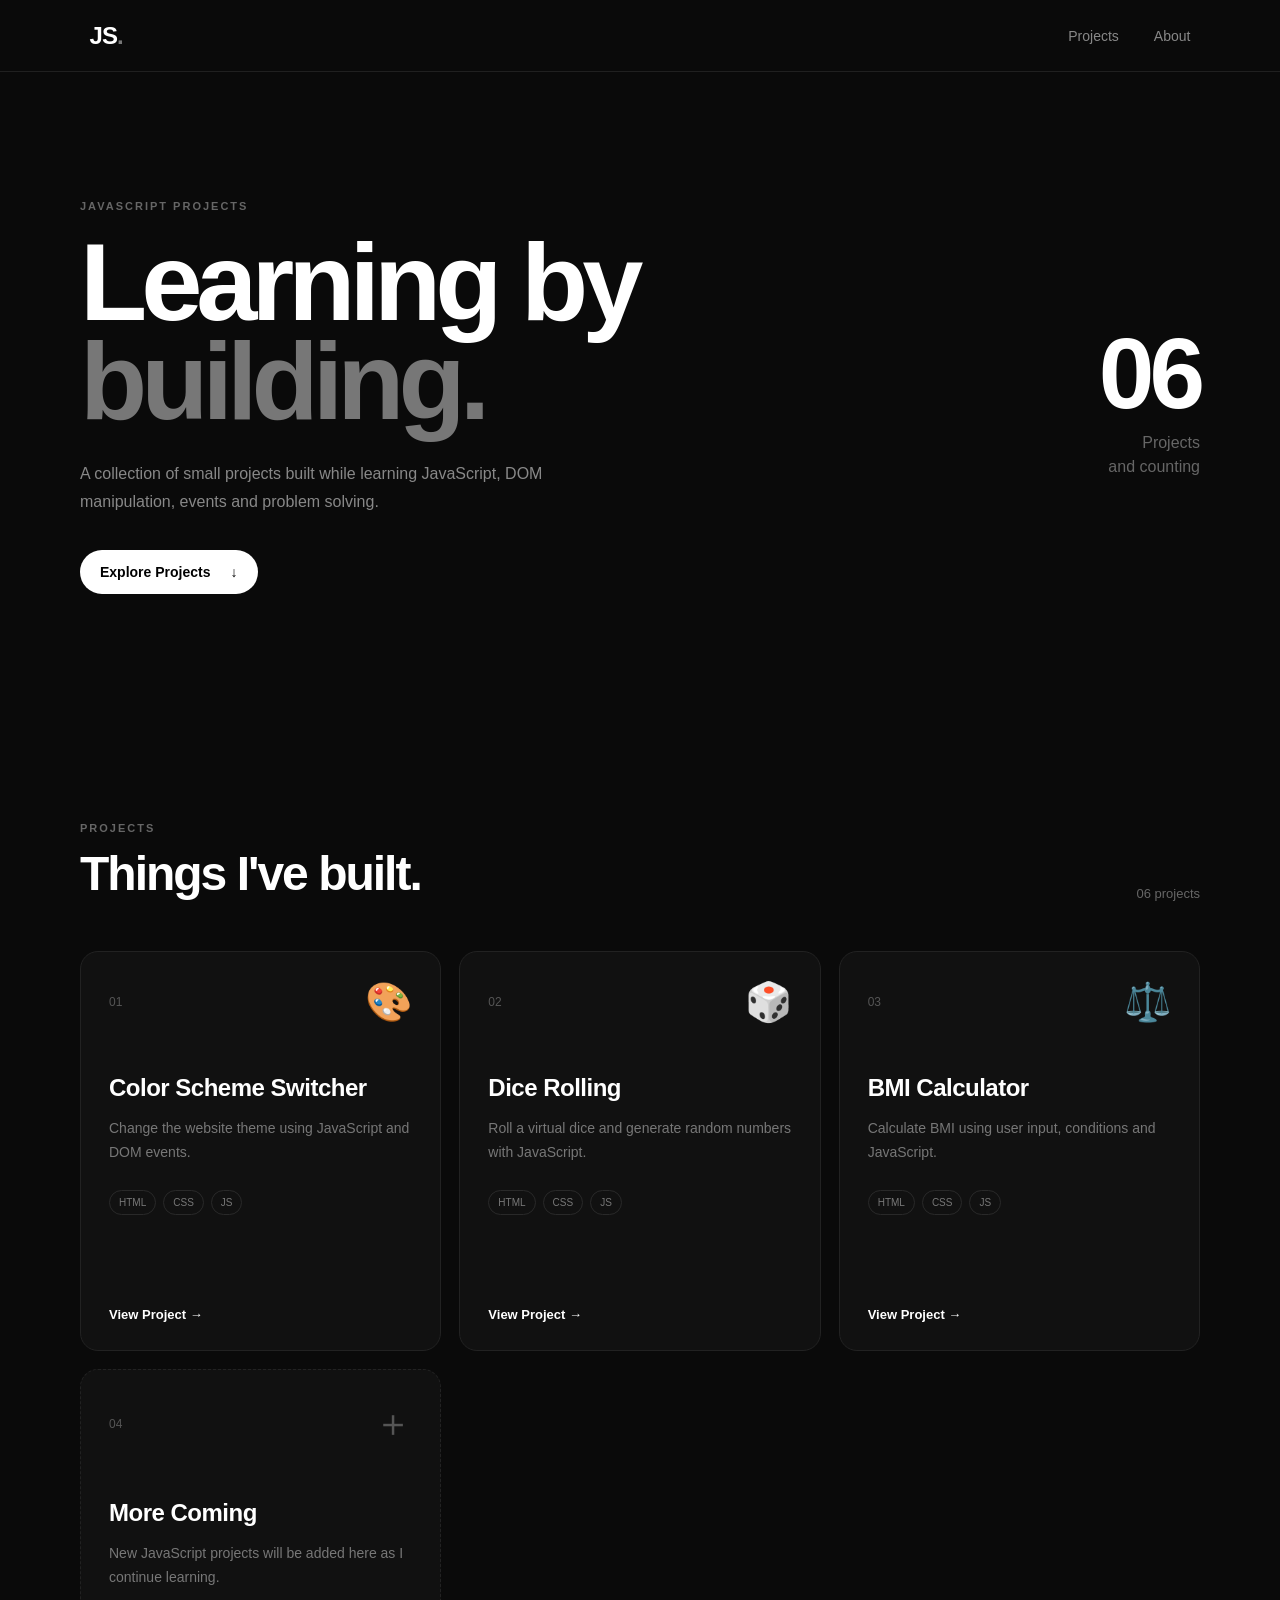
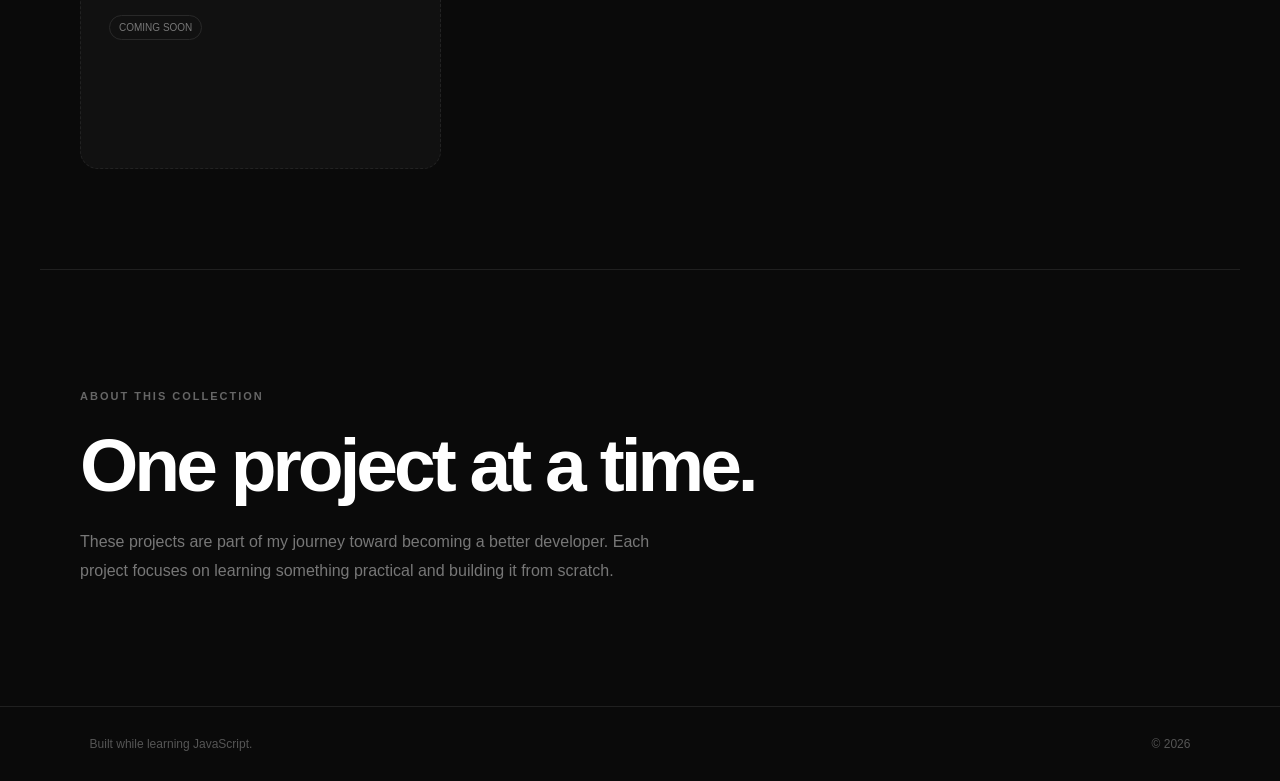
==== index.html @ d5563cfd "home page added" ====
<!DOCTYPE html>
<html lang="en">
<head>
    <meta charset="UTF-8">
    <meta name="viewport" content="width=device-width, initial-scale=1.0">

    <title>JavaScript Projects</title>

    <link rel="stylesheet" href="style.css">
</head>

<body>

    <!-- NAVBAR -->

    <header class="navbar">

        <a href="#" class="logo">JS<span>.</span></a>

        <nav>
            <a href="#projects">Projects</a>
            <a href="#about">About</a>
        </nav>

    </header>


    <main>

        <!-- HERO -->

        <section class="hero">

            <div class="hero-content">

                <p class="eyebrow">JAVASCRIPT PROJECTS</p>

                <h1>
                    Learning by<br>
                    <span>building.</span>
                </h1>

                <p class="hero-description">
                    A collection of small projects built while
                    learning JavaScript, DOM manipulation,
                    events and problem solving.
                </p>

                <a href="#projects" class="explore-btn">
                    Explore Projects
                    <span>↓</span>
                </a>

            </div>

            <div class="hero-count">
                <span>06</span>
                <p>Projects<br>and counting</p>
            </div>

        </section>


        <!-- PROJECTS -->

        <section id="projects" class="projects">

            <div class="section-header">

                <div>
                    <p class="eyebrow">PROJECTS</p>
                    <h2>Things I've built.</h2>
                </div>

                <p class="project-count">
                    06 projects
                </p>

            </div>


            <div class="project-grid">


                <!-- PROJECT 01 -->

                <article class="project-card">

                    <div class="card-top">

                        <span class="project-number">01</span>

                        <span class="project-icon">🎨</span>

                    </div>

                    <div class="card-content">

                        <h3>Color Scheme Switcher</h3>

                        <p>
                            Change the website theme using
                            JavaScript and DOM events.
                        </p>

                        <div class="tags">
                            <span>HTML</span>
                            <span>CSS</span>
                            <span>JS</span>
                        </div>

                    </div>

                    <a href="color_scheme_switcher/index.html" class="view-project">
                        View Project →
                    </a>

                </article>


                <!-- PROJECT 02 -->

                <article class="project-card">

                    <div class="card-top">

                        <span class="project-number">02</span>

                        <span class="project-icon">🎲</span>

                    </div>

                    <div class="card-content">

                        <h3>Dice Rolling</h3>

                        <p>
                            Roll a virtual dice and generate
                            random numbers with JavaScript.
                        </p>

                        <div class="tags">
                            <span>HTML</span>
                            <span>CSS</span>
                            <span>JS</span>
                        </div>

                    </div>

                    <a href="Dice_Rolling_Game/index.html" class="view-project">
                        View Project →
                    </a>

                </article>


                <!-- PROJECT 03 -->

                <article class="project-card">

                    <div class="card-top">

                        <span class="project-number">03</span>

                        <span class="project-icon">⚖️</span>

                    </div>

                    <div class="card-content">

                        <h3>BMI Calculator</h3>

                        <p>
                            Calculate BMI using user input,
                            conditions and JavaScript.
                        </p>

                        <div class="tags">
                            <span>HTML</span>
                            <span>CSS</span>
                            <span>JS</span>
                        </div>

                    </div>

                    <a href="BMI_Calculator/Index.html" class="view-project">
                        View Project →
                    </a>

                </article>


                <!-- FUTURE PROJECT -->

                <article class="project-card coming-soon">

                    <div class="card-top">

                        <span class="project-number">04</span>

                        <span class="project-icon">＋</span>

                    </div>

                    <div class="card-content">

                        <h3>More Coming</h3>

                        <p>
                            New JavaScript projects will be
                            added here as I continue learning.
                        </p>

                        <div class="tags">
                            <span>COMING SOON</span>
                        </div>

                    </div>

                </article>


            </div>

        </section>


        <!-- ABOUT -->

        <section id="about" class="about">

            <p class="eyebrow">ABOUT THIS COLLECTION</p>

            <h2>
                One project at a time.
            </h2>

            <p>
                These projects are part of my journey toward
                becoming a better developer. Each project focuses
                on learning something practical and building it
                from scratch.
            </p>

        </section>

    </main>


    <footer>

        <p>Built while learning JavaScript.</p>

        <p>© 2026</p>

    </footer>

</body>
</html>
---- style.css ----
* {
    margin: 0;
    padding: 0;
    box-sizing: border-box;
}

html {
    scroll-behavior: smooth;
}

body {
    font-family: Arial, Helvetica, sans-serif;
    background: #0a0a0a;
    color: #fff;
}


/* =========================
   NAVBAR
========================= */

.navbar {
    height: 72px;
    padding: 0 7%;

    display: flex;
    align-items: center;
    justify-content: space-between;

    border-bottom: 1px solid #202020;
}

.logo {
    color: white;
    text-decoration: none;
    font-size: 24px;
    font-weight: 800;
    letter-spacing: -1px;
}

.logo span {
    color: #777;
}

nav {
    display: flex;
    gap: 35px;
}

nav a {
    color: #888;
    text-decoration: none;
    font-size: 14px;

    transition: color 0.2s ease;
}

nav a:hover {
    color: white;
}


/* =========================
   COMMON
========================= */

.eyebrow {
    color: #666;
    font-size: 11px;
    font-weight: 700;
    letter-spacing: 2px;
}


/* =========================
   HERO
========================= */

.hero {
    max-width: 1200px;
    min-height: 650px;

    margin: auto;
    padding: 120px 40px;

    display: flex;
    align-items: center;
    justify-content: space-between;
}

.hero h1 {
    margin-top: 20px;
    margin-bottom: 30px;

    font-size: clamp(60px, 9vw, 110px);
    line-height: 0.9;

    letter-spacing: -6px;
}

.hero h1 span {
    color: #777;
}

.hero-description {
    max-width: 470px;

    color: #888;
    font-size: 16px;
    line-height: 1.7;

    margin-bottom: 35px;
}

.explore-btn {
    display: inline-flex;
    align-items: center;
    gap: 20px;

    padding: 14px 20px;

    background: white;
    color: black;

    border-radius: 30px;

    text-decoration: none;
    font-size: 14px;
    font-weight: 600;

    transition: transform 0.25s ease;
}

.explore-btn:hover {
    transform: translateY(-3px);
}

.hero-count {
    text-align: right;
}

.hero-count span {
    font-size: 100px;
    font-weight: 800;
    letter-spacing: -5px;
}

.hero-count p {
    color: #666;
    line-height: 1.5;
}


/* =========================
   PROJECT SECTION
========================= */

.projects {
    max-width: 1200px;
    margin: auto;
    padding: 100px 40px;
}

.section-header {
    display: flex;
    align-items: end;
    justify-content: space-between;

    margin-bottom: 50px;
}

.section-header h2 {
    margin-top: 12px;

    font-size: 48px;
    letter-spacing: -2px;
}

.project-count {
    color: #666;
    font-size: 13px;
}


/* =========================
   PROJECT GRID
========================= */

.project-grid {
    display: grid;

    grid-template-columns: repeat(
        auto-fit,
        minmax(280px, 1fr)
    );

    gap: 18px;
}


/* =========================
   PROJECT CARD
========================= */

.project-card {
    min-height: 400px;

    padding: 28px;

    background: #111;

    border: 1px solid #222;
    border-radius: 18px;

    display: flex;
    flex-direction: column;

    transition:
        transform 0.3s ease,
        border-color 0.3s ease;
}

.project-card:hover {
    transform: translateY(-7px);
    border-color: #444;
}

.card-top {
    display: flex;
    align-items: center;
    justify-content: space-between;
}

.project-number {
    color: #555;
    font-size: 12px;
}

.project-icon {
    font-size: 38px;
}

.card-content {
    margin-top: 50px;
}

.card-content h3 {
    font-size: 24px;
    letter-spacing: -0.5px;

    margin-bottom: 15px;
}

.card-content p {
    color: #777;
    font-size: 14px;
    line-height: 1.7;
}


/* =========================
   TAGS
========================= */

.tags {
    display: flex;
    gap: 7px;
    flex-wrap: wrap;

    margin-top: 25px;
}

.tags span {
    padding: 6px 9px;

    border: 1px solid #292929;
    border-radius: 20px;

    color: #777;
    font-size: 10px;
}


/* =========================
   PROJECT LINK
========================= */

.view-project {
    margin-top: auto;
    padding-top: 30px;

    color: white;
    text-decoration: none;

    font-size: 13px;
    font-weight: 600;
}

.view-project:hover {
    color: #888;
}


/* =========================
   COMING SOON
========================= */

.coming-soon {
    border-style: dashed;
}

.coming-soon .project-icon {
    color: #555;
}


/* =========================
   ABOUT
========================= */

.about {
    max-width: 1200px;

    margin: auto;

    padding: 120px 40px;

    border-top: 1px solid #202020;
}

.about h2 {
    margin: 20px 0;

    font-size: clamp(45px, 6vw, 75px);
    letter-spacing: -4px;
}

.about > p:last-child {
    max-width: 600px;

    color: #777;
    line-height: 1.8;
}


/* =========================
   FOOTER
========================= */

footer {
    padding: 30px 7%;

    border-top: 1px solid #202020;

    display: flex;
    justify-content: space-between;

    color: #555;
    font-size: 12px;
}


/* =========================
   RESPONSIVE
========================= */

@media (max-width: 700px) {

    .hero {
        min-height: auto;
        padding: 90px 25px;

        display: block;
    }

    .hero h1 {
        letter-spacing: -3px;
    }

    .hero-count {
        display: none;
    }

    .projects {
        padding: 80px 25px;
    }

    .section-header {
        display: block;
    }

    .section-header h2 {
        font-size: 40px;
    }

    .project-count {
        margin-top: 15px;
    }

    .about {
        padding: 90px 25px;
    }

    footer {
        padding: 25px;

        flex-direction: column;
        gap: 10px;
    }

    nav {
        gap: 18px;
    }
}
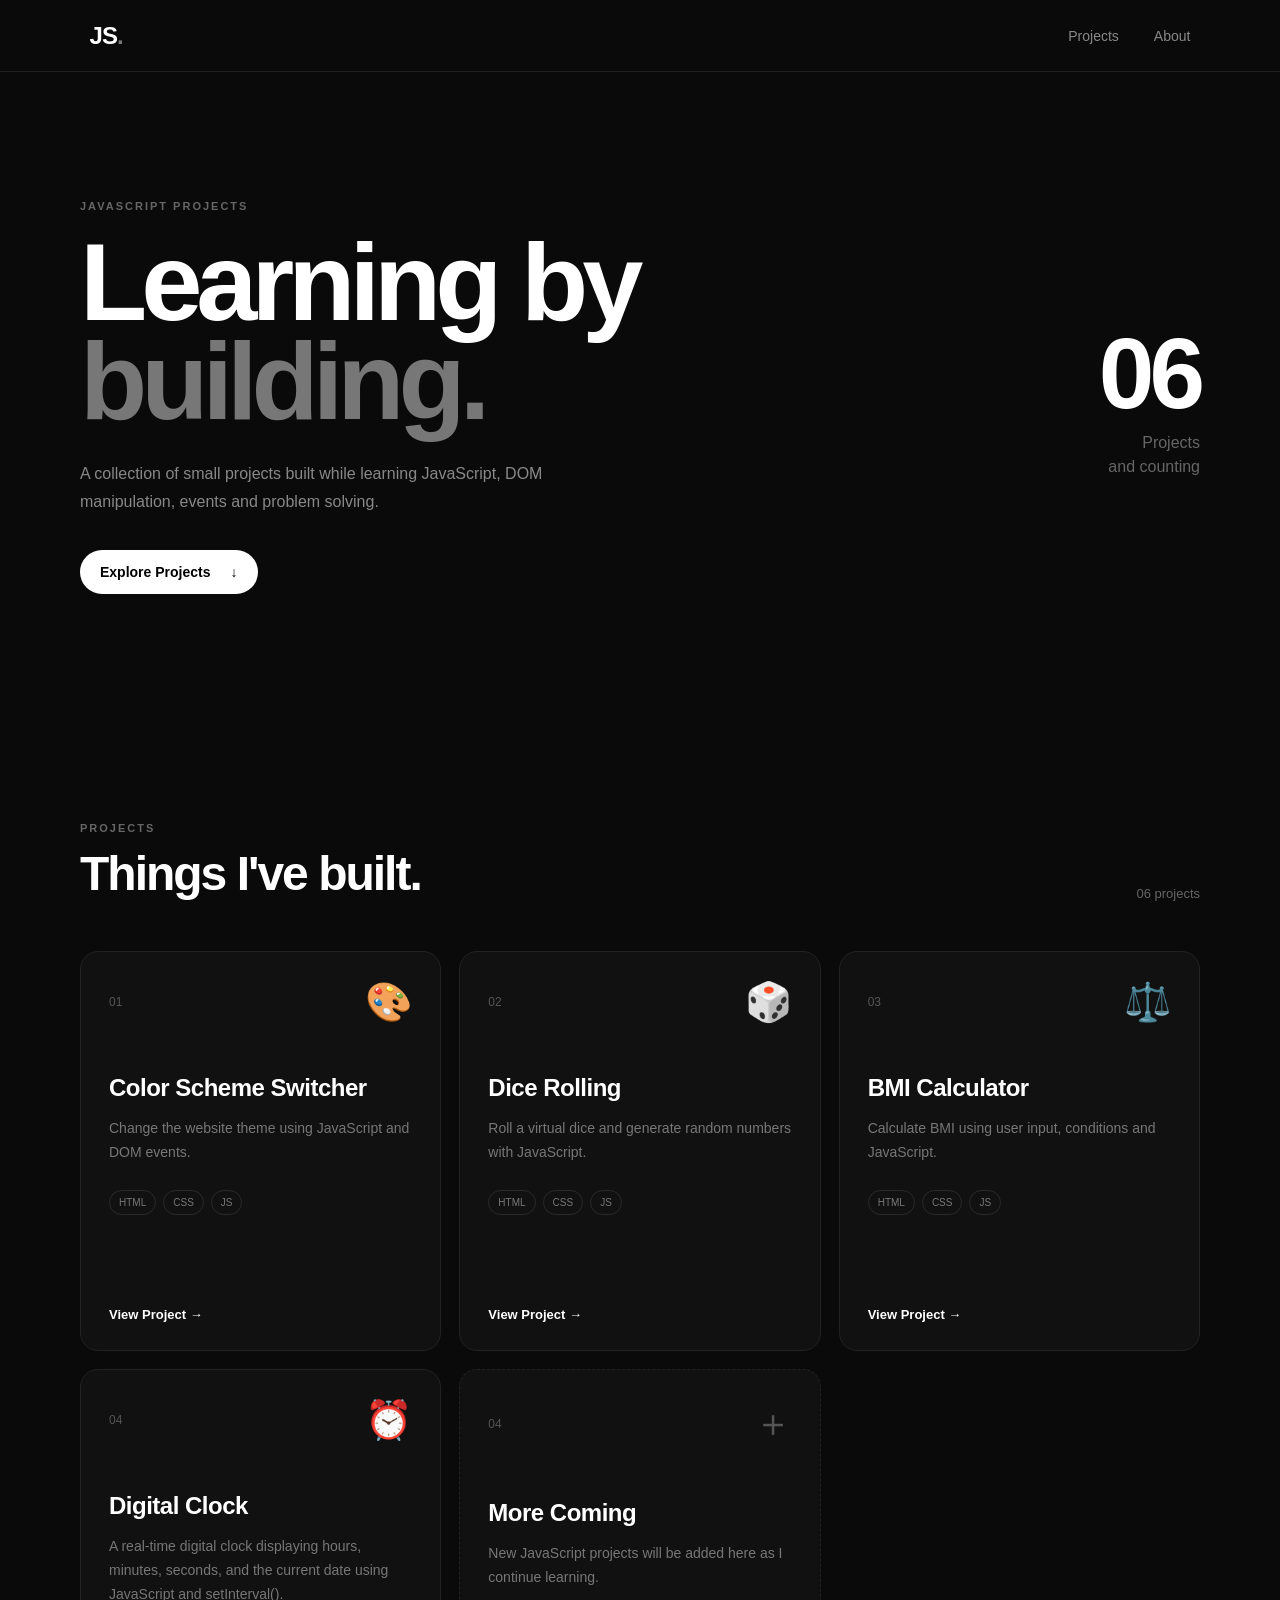
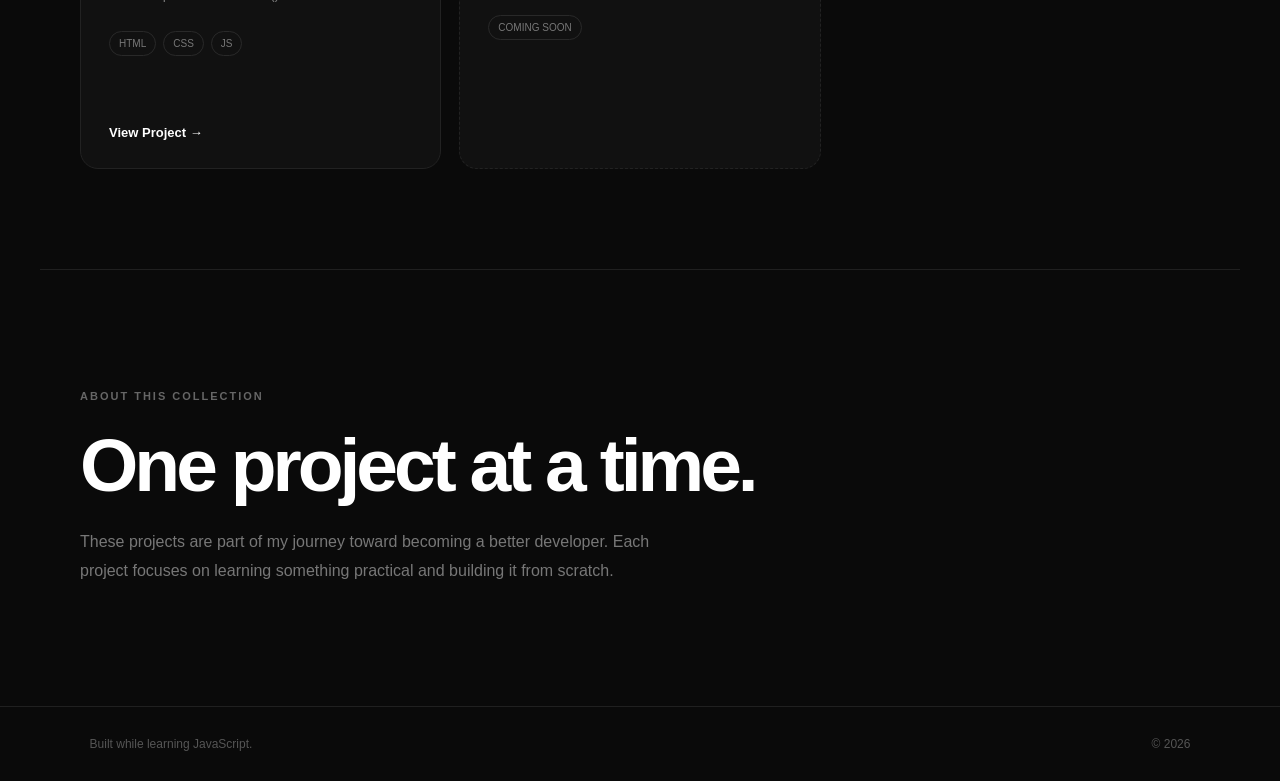
==== commit c0bb59dc: "Add  Digital Clock project to JavaScript" ====
--- a/index.html
+++ b/index.html
@@ -188,6 +188,35 @@
                     </a>
 
                 </article>
+                
+<!-- PROJECT 04: DIGITAL CLOCK -->
+<article class="project-card">
+    <div class="card-top">
+        <span class="project-number">04</span>
+        <span class="project-icon">⏰</span>
+    </div>
+
+    <div class="card-content">
+        <h3>Digital Clock</h3>
+        <p>
+            A real-time digital clock displaying hours,
+            minutes, seconds, and the current date using
+            JavaScript and setInterval().
+        </p>
+
+        <div class="tags">
+            <span>HTML</span>
+            <span>CSS</span>
+            <span>JS</span>
+        </div>
+    </div>
+
+    <a href="DIGITAL_CLOCK/index.html" class="view-project">
+        View Project →
+    </a>
+</article>
+
+
 
 
                 <!-- FUTURE PROJECT -->
